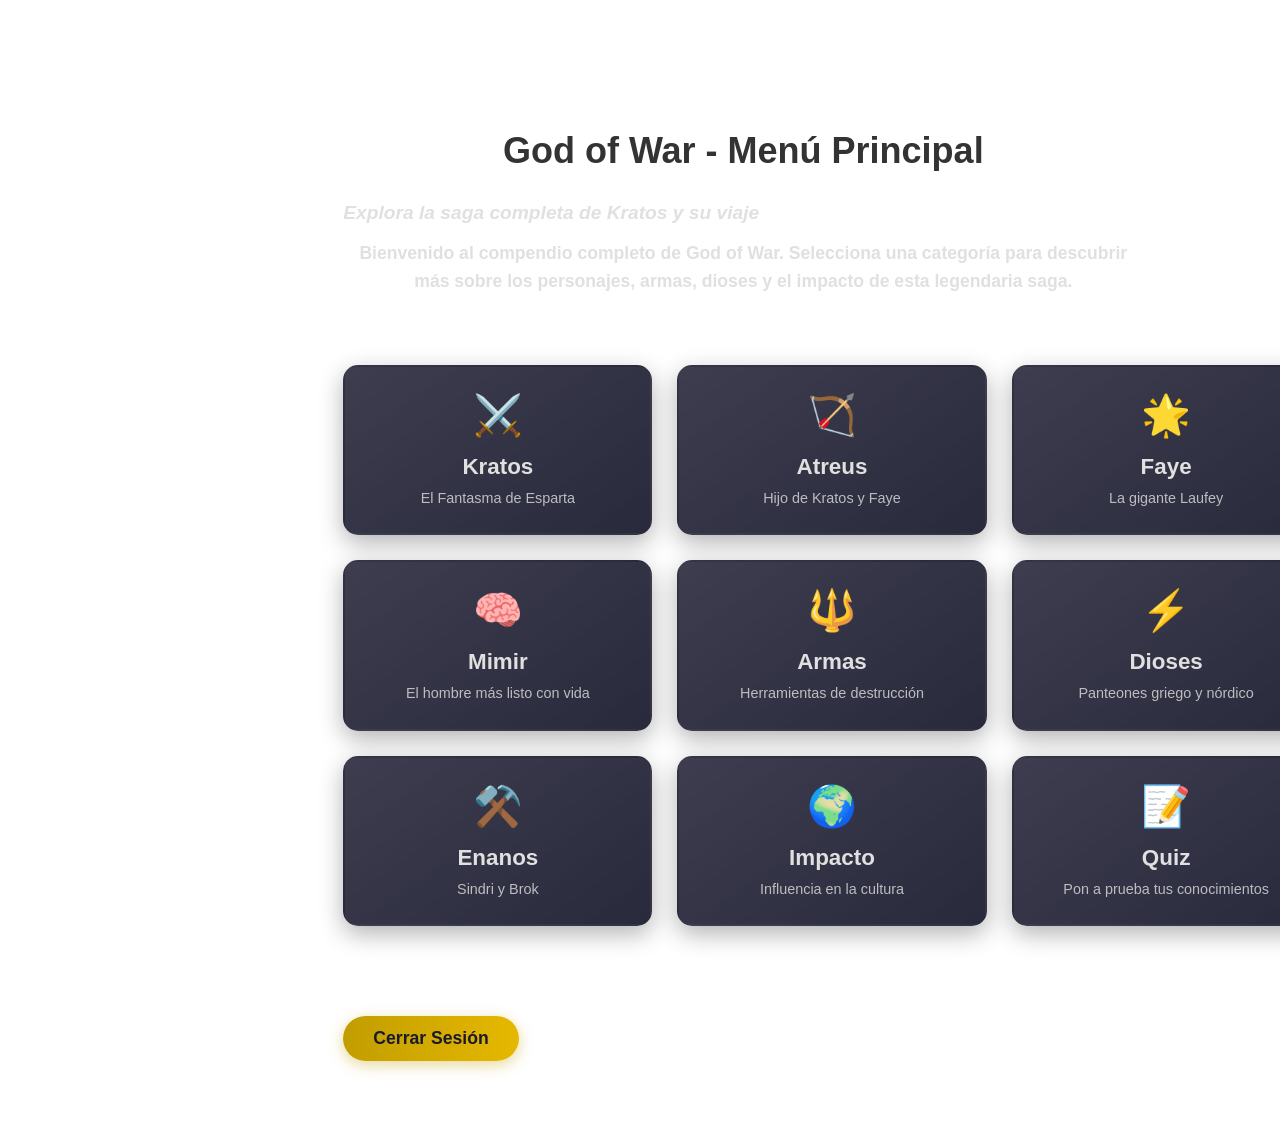
==== Menu.html @ d49c080a "Add files via upload" ====
<!DOCTYPE html>
<html lang="es">
<head>
    <meta charset="UTF-8">
    <meta name="viewport" content="width=device-width, initial-scale=1.0">
    <title>Menú Principal - God of War</title>
    <link rel="stylesheet" href="agustin.css">
</head>
<body>
    <div class="container">
        <div class="header">
            <h1>God of War - Menú Principal</h1>
            <p class="subtitulo">Explora la saga completa de Kratos y su viaje</p>
            <p class="welcome-text">Bienvenido al compendio completo de God of War. Selecciona una categoría para descubrir más sobre los personajes, armas, dioses y el impacto de esta legendaria saga.</p>
        </div>
        
        <div class="menu-grid">
            <a href="kratos.html" class="menu-item">
                <div class="menu-icon">⚔️</div>
                <div class="menu-title">Kratos</div>
                <div class="menu-desc">El Fantasma de Esparta</div>
            </a>
            
            <a href="atreus.html" class="menu-item">
                <div class="menu-icon">🏹</div>
                <div class="menu-title">Atreus</div>
                <div class="menu-desc">Hijo de Kratos y Faye</div>
            </a>
            
            <a href="faye.html" class="menu-item">
                <div class="menu-icon">🌟</div>
                <div class="menu-title">Faye</div>
                <div class="menu-desc">La gigante Laufey</div>
            </a>
            
            <a href="mimir.html" class="menu-item">
                <div class="menu-icon">🧠</div>
                <div class="menu-title">Mimir</div>
                <div class="menu-desc">El hombre más listo con vida</div>
            </a>
            
            <a href="armas.html" class="menu-item">
                <div class="menu-icon">🔱</div>
                <div class="menu-title">Armas</div>
                <div class="menu-desc">Herramientas de destrucción</div>
            </a>
            
            <a href="dioses.html" class="menu-item">
                <div class="menu-icon">⚡</div>
                <div class="menu-title">Dioses</div>
                <div class="menu-desc">Panteones griego y nórdico</div>
            </a>
            
            <a href="enanos.html" class="menu-item">
                <div class="menu-icon">⚒️</div>
                <div class="menu-title">Enanos</div>
                <div class="menu-desc">Sindri y Brok</div>
            </a>
            
            <a href="impacto.html" class="menu-item">
                <div class="menu-icon">🌍</div>
                <div class="menu-title">Impacto</div>
                <div class="menu-desc">Influencia en la cultura</div>
            </a>
            
            <a href="formulario.html" class="menu-item">
                <div class="menu-icon">📝</div>
                <div class="menu-title">Quiz</div>
                <div class="menu-desc">Pon a prueba tus conocimientos</div>
            </a>
        </div>
        
        <div class="menu-link">
            <a href="index.html" class="botm">Cerrar Sesión</a>
        </div>
    </div>
</body>
</html>
---- agustin.css ----
* {
    margin: 0;
    padding: 0;
    box-sizing: border-box;
    font-family: 'Segoe UI', Tahoma, Geneva, Verdana, sans-serif;
}


body {
    background-repeat: no-repeat;
    background-attachment: fixed;
    background-size: cover;
    background-position: center;
    background-image: url("imagenes/FondoGOW.webp");
    background-color: #510366;
    border-radius: 30px;
    font-family: verdana;
    text-align: justify;
    font-size: 20px;
    padding-left: 25px;
    padding-right: 25px;
    padding-top: 10px;
    padding-bottom: 5px;
    margin-left: 20%;
    margin-right: 20%;
    margin-top: 25px;
    margin-bottom: 5px;
    background-color: #ffffff;
    text-align: center;
    margin-top: 50px;
    padding: 30px;
    border-radius: 10px;
    max-width: 1200px;
    width: 90%;
}

h1 {
    text-align: center;
    margin-bottom: 30px;
    font-size: 36px;
    color: #333;
}

h2 {
    color: #c19d00;
    margin-bottom: 15px;
    font-size: 1.8rem;
}

.subtitulo {
    color: #e0e0e0;
    font-size: 1.2rem;
    font-style: italic;
}


p {
    margin-bottom: 15px;
    text-align: justify;
    font-size: 1.1rem;
}


ul {
    list-style: none;
    margin: 0;
    padding: 0;
}

li {
    margin-bottom: 10px;
    padding: 10px;
    background-color: #fff;
    border: 1px solid #ddd;
    border-radius: 5px;
    box-shadow: 0px 0px 10px rgba(0,0,0,0.1);
    transition: all 0.3s ease-in-out;
}

li:hover {
    transform: translateY(-5px);
    box-shadow: 0px 5px 10px rgba(0,0,0,0.2);
}


.informacioncarta {
    background-color: rgba(40, 40, 60, 0.7);
    border-radius: 10px;
    padding: 25px;
    margin-bottom: 25px;
    border-left: 4px solid #c19d00;
    box-shadow: 0 5px 15px rgba(0, 0, 0, 0.3);
}


.imagenes {
    background-color: rgba(40, 40, 60, 0.7);
    border-radius: 10px;
    overflow: hidden;
    box-shadow: 0 5px 15px rgba(0, 0, 0, 0.3);
    margin-bottom: 20px;
}

.imagenes img {
    width: 100%;
    height: 300px;
    object-fit: cover;
    display: block;
}


.imagendes {
    padding: 15px;
    text-align: center;
    font-style: italic;
    color: #c19d00;
}


.botm {
    display: inline-block;
    background: linear-gradient(to right, #c19d00, #e6b800);
    color: #1a1a2e;
    padding: 12px 30px;
    border-radius: 50px;
    text-decoration: none;
    font-weight: bold;
    font-size: 1.1rem;
    transition: all 0.3s ease;
    box-shadow: 0 4px 15px rgba(193, 157, 0, 0.4);
}

.botm:hover {
    transform: translateY(-3px);
    box-shadow: 0 6px 20px rgba(193, 157, 0, 0.6);
}


.menu-link {
    display: block;
    text-align: center;
    margin-top: 30px;
}


.container {
    display: flex;
    flex-wrap: wrap;
    justify-content: space-between;
    gap: 20px;
}

.content {
    width: 100%;
    display: flex;
    flex-wrap: wrap;
    gap: 30px;
}

.info-section {
    flex: 2;
    min-width: 300px;
}

.image-section {
    flex: 1;
    min-width: 300px;
    display: flex;
    flex-direction: column;
}


.login-page {
 
    min-height: 100vh;
    display: flex;
    justify-content: center;
    align-items: center;
    padding: 20px;
    background-image: url("imagenes/FondoGOW.webp");;
}

.login-container {
    background: rgba(30, 30, 46, 0.95);
    padding: 50px;
    border-radius: 20px;
    box-shadow: 0 15px 35px rgba(0, 0, 0, 0.5);
    border: 2px solid rgba(193, 157, 0, 0.3);
    text-align: center;
    max-width: 600px;
    width: 100%;
}

.login-title {
    color: #c19d00;
    font-size: 3.5rem;
    margin-bottom: 40px;
    text-shadow: 2px 2px 4px rgba(0, 0, 0, 0.5);
    background: linear-gradient(to right, #c19d00, #e6b800);
    -webkit-background-clip: text;
    -webkit-text-fill-color: transparent;
    background-clip: text;
}

.login-form {
    display: flex;
    flex-direction: column;
    gap: 30px;
}

.input-group {
    display: flex;
    flex-direction: column;
    align-items: center;
    gap: 10px;
}

.login-label {
    color: #e0e0e0;
    font-size: 1.5rem;
    font-weight: bold;
    text-align: center;
    width: 100%;
    display: block;
}

.login-input {
    width: 100%;
    max-width: 400px;
    padding: 20px;
    font-size: 1.3rem;
    background: rgba(40, 40, 60, 0.8);
    border: 2px solid #c19d00;
    border-radius: 10px;
    color: #ffffff;
    transition: all 0.3s ease;
    text-align: center;
}

.login-input:focus {
    outline: none;
    border-color: #e6b800;
    box-shadow: 0 0 15px rgba(193, 157, 0, 0.5);
    transform: scale(1.02);
}

.login-button {
    background: linear-gradient(135deg, #c19d00, #e6b800);
    color: #1a1a2e;
    border: none;
    padding: 20px 40px;
    font-size: 1.4rem;
    font-weight: bold;
    border-radius: 50px;
    cursor: pointer;
    transition: all 0.3s ease;
    margin-top: 20px;
    box-shadow: 0 5px 15px rgba(193, 157, 0, 0.4);
}

.login-button:hover {
    transform: translateY(-3px) scale(1.05);
    box-shadow: 0 8px 25px rgba(193, 157, 0, 0.6);
    background: linear-gradient(135deg, #e6b800, #ffd700);
}

#mensaje {
    margin-top: 25px;
    padding: 15px;
    font-size: 1.2rem;
    min-height: 30px;
    text-align: center;
}


@media (max-width: 768px) {
    body {
        margin-left: 5%;
        margin-right: 5%;
        max-width: 95%;
    }
    
    .content {
        flex-direction: column;
    }
    
    .info-section, .image-section {
        flex: 1 1 100%;
    }
    
    .imagenes img {
        height: 250px;
    }
    
    .login-container {
        padding: 30px;
        transform: scale(1);
    }
    
    .login-title {
        font-size: 2.8rem;
    }
    
    .login-input {
        padding: 15px;
        font-size: 1.1rem;
        max-width: 350px;
    }
    
    .login-button {
        padding: 18px 35px;
        font-size: 1.2rem;
    }
}

@media (max-width: 480px) {
    body {
        margin-left: 2%;
        margin-right: 2%;
        padding: 15px;
    }
    
    .imagenes img {
        height: 200px;
    }
    
    .login-container {
        padding: 20px;
    }
    
    .login-title {
        font-size: 2.2rem;
    }
    
    .login-label {
        font-size: 1.2rem;
    }
    
    .login-input {
        max-width: 300px;
    }
}




       
        .menu-grid {
            display: grid;
            grid-template-columns: repeat(auto-fit, minmax(300px, 1fr));
            gap: 25px;
            margin: 40px 0;
        }
        
        .menu-item {
            background: linear-gradient(145deg, rgba(40, 40, 60, 0.9), rgba(30, 30, 50, 0.95));
            border-radius: 15px;
            padding: 30px 20px;
            text-align: center;
            text-decoration: none;
            color: #e0e0e0;
            transition: all 0.3s ease;
            border: 2px solid transparent;
            box-shadow: 0 8px 25px rgba(0, 0, 0, 0.3);
            display: flex;
            flex-direction: column;
            align-items: center;
            justify-content: center;
            min-height: 180px;
        }
        /* Estilos específicos para el menú principal */
.menu-grid {
    display: grid;
    grid-template-columns: repeat(auto-fit, minmax(280px, 1fr));
    gap: 25px;
    margin: 40px 0;
    width: 100%;
}

.menu-item {
    background: linear-gradient(145deg, rgba(40, 40, 60, 0.9), rgba(30, 30, 50, 0.95));
    border-radius: 15px;
    padding: 25px 20px;
    text-align: center;
    text-decoration: none;
    color: #e0e0e0;
    transition: all 0.3s ease;
    border: 2px solid transparent;
    box-shadow: 0 8px 25px rgba(0, 0, 0, 0.3);
    display: flex;
    flex-direction: column;
    align-items: center;
    justify-content: center;
    min-height: 160px;
    height: 100%;
}

.menu-item:hover {
    transform: translateY(-8px);
    border-color: #c19d00;
    box-shadow: 0 12px 30px rgba(193, 157, 0, 0.4);
    color: #ffffff;
}

.menu-icon {
    font-size: 2.5rem;
    margin-bottom: 15px;
    color: #c19d00;
}

.menu-title {
    font-size: 1.4rem;
    font-weight: bold;
    margin-bottom: 8px;
    color: #e0e0e0;
}

.menu-desc {
    font-size: 0.9rem;
    opacity: 0.8;
    color: #e0e0e0;
    line-height: 1.4;
}

.welcome-text {
    font-size: 1.1rem;
    color: #e0e0e0;
    margin-top: 15px;
    max-width: 800px;
    margin-left: auto;
    margin-right: auto;
    text-align: center;
    line-height: 1.6;
}


.container {
    width: 95%;
    max-width: 1400px;
    margin: 20px auto;
    padding: 30px;
}


@media (max-width: 1200px) {
    .menu-grid {
        grid-template-columns: repeat(auto-fit, minmax(250px, 1fr));
    }
}

@media (max-width: 768px) {
    .menu-grid {
        grid-template-columns: repeat(auto-fit, minmax(200px, 1fr));
        gap: 20px;
    }
    
    .menu-item {
        padding: 20px 15px;
        min-height: 140px;
    }
    
    .menu-icon {
        font-size: 2rem;
    }
    
    .menu-title {
        font-size: 1.2rem;
    }
    
    .menu-desc {
        font-size: 0.8rem;
    }
}

@media (max-width: 480px) {
    .menu-grid {
        grid-template-columns: 1fr;
    }
    
    .container {
        padding: 20px;
    }
}       }
   
   body {
    font-family: Arial, sans-serif;
    margin: 0;
    padding: 0;
    background-color: #f0f0f0;
}

h2 {
    text-align: center;
    color: #333;
}

form {
    max-width: 600px;
    margin: 20px auto;
    background-color: #fff;
    padding: 20px;
    border-radius: 8px;
    box-shadow: 0 0 10px rgba(0, 0, 0, 0.1);
}

ol {
    list-style-type: none;
    padding: 0;
}

li {
    margin-bottom: 20px;
    padding: 15px;
    border: 1px solid #ddd;
    border-radius: 5px;
    background-color: #f9f9f9;
}

p {
    margin-bottom: 10px;
    font-weight: bold;
    color: #333;
}

input[type="radio"] {
    margin-right: 10px;
}

label {
    display: block;
    margin-bottom: 8px;
    cursor: pointer;
}

button {
    display: block;
    width: 100%;
    padding: 10px;
    background-color: #007bff;
    color: #fff;
    border: none;
    border-radius: 5px;
    cursor: pointer;
    transition: background-color 0.3s ease;
    font-size: 16px;
    font-weight: bold;
}

button:hover {
    background-color: #0056b3;
}

#resultados {
    margin-top: 20px;
    text-align: center;
    font-weight: bold;
    max-width: 600px;
    margin: 20px auto;
    background-color: #fff;
    padding: 20px;
    border-radius: 8px;
    box-shadow: 0 0 10px rgba(0, 0, 0, 0.1);
}

.correcta {
    color: green;
}

.incorrecta {
    color: red;
}

.puntuacion {
    font-size: 24px;
    margin-bottom: 15px;
}

.detalle-respuesta {
    text-align: left;
    margin-top: 15px;
}

.respuesta-item {
    margin-bottom: 10px;
    padding: 10px;
    border-left: 3px solid #ddd;
}

.respuesta-correcta {
    border-left-color: green;
}

.respuesta-incorrecta {
    border-left-color: red;
}
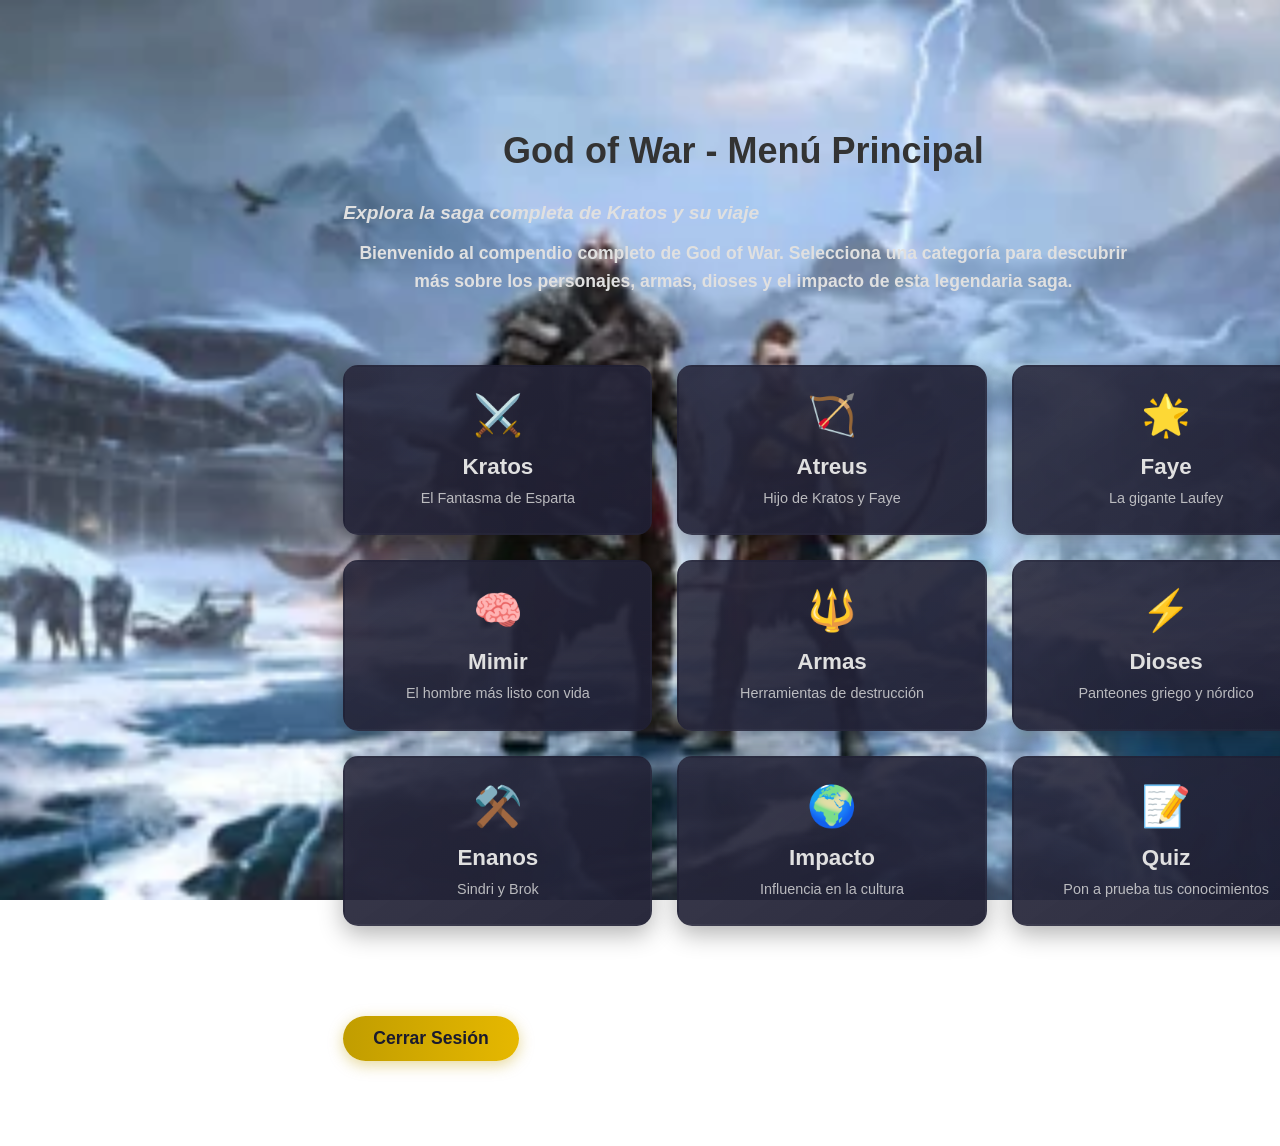
==== commit 017f4771: "Update Menu.html" ====
--- a/Menu.html
+++ b/Menu.html
@@ -15,7 +15,7 @@
         </div>
         
         <div class="menu-grid">
-            <a href="kratos.html" class="menu-item">
+            <a href="Kratos.html" class="menu-item">
                 <div class="menu-icon">⚔️</div>
                 <div class="menu-title">Kratos</div>
                 <div class="menu-desc">El Fantasma de Esparta</div>
@@ -27,37 +27,37 @@
                 <div class="menu-desc">Hijo de Kratos y Faye</div>
             </a>
             
-            <a href="faye.html" class="menu-item">
+            <a href="Faye.html" class="menu-item">
                 <div class="menu-icon">🌟</div>
                 <div class="menu-title">Faye</div>
                 <div class="menu-desc">La gigante Laufey</div>
             </a>
             
-            <a href="mimir.html" class="menu-item">
+            <a href="Mimir.html" class="menu-item">
                 <div class="menu-icon">🧠</div>
                 <div class="menu-title">Mimir</div>
                 <div class="menu-desc">El hombre más listo con vida</div>
             </a>
             
-            <a href="armas.html" class="menu-item">
+            <a href="Armas.html" class="menu-item">
                 <div class="menu-icon">🔱</div>
                 <div class="menu-title">Armas</div>
                 <div class="menu-desc">Herramientas de destrucción</div>
             </a>
             
-            <a href="dioses.html" class="menu-item">
+            <a href="Dioses.html" class="menu-item">
                 <div class="menu-icon">⚡</div>
                 <div class="menu-title">Dioses</div>
                 <div class="menu-desc">Panteones griego y nórdico</div>
             </a>
             
-            <a href="enanos.html" class="menu-item">
+            <a href="Enanos.html" class="menu-item">
                 <div class="menu-icon">⚒️</div>
                 <div class="menu-title">Enanos</div>
                 <div class="menu-desc">Sindri y Brok</div>
             </a>
             
-            <a href="impacto.html" class="menu-item">
+            <a href="Impacto.html" class="menu-item">
                 <div class="menu-icon">🌍</div>
                 <div class="menu-title">Impacto</div>
                 <div class="menu-desc">Influencia en la cultura</div>
